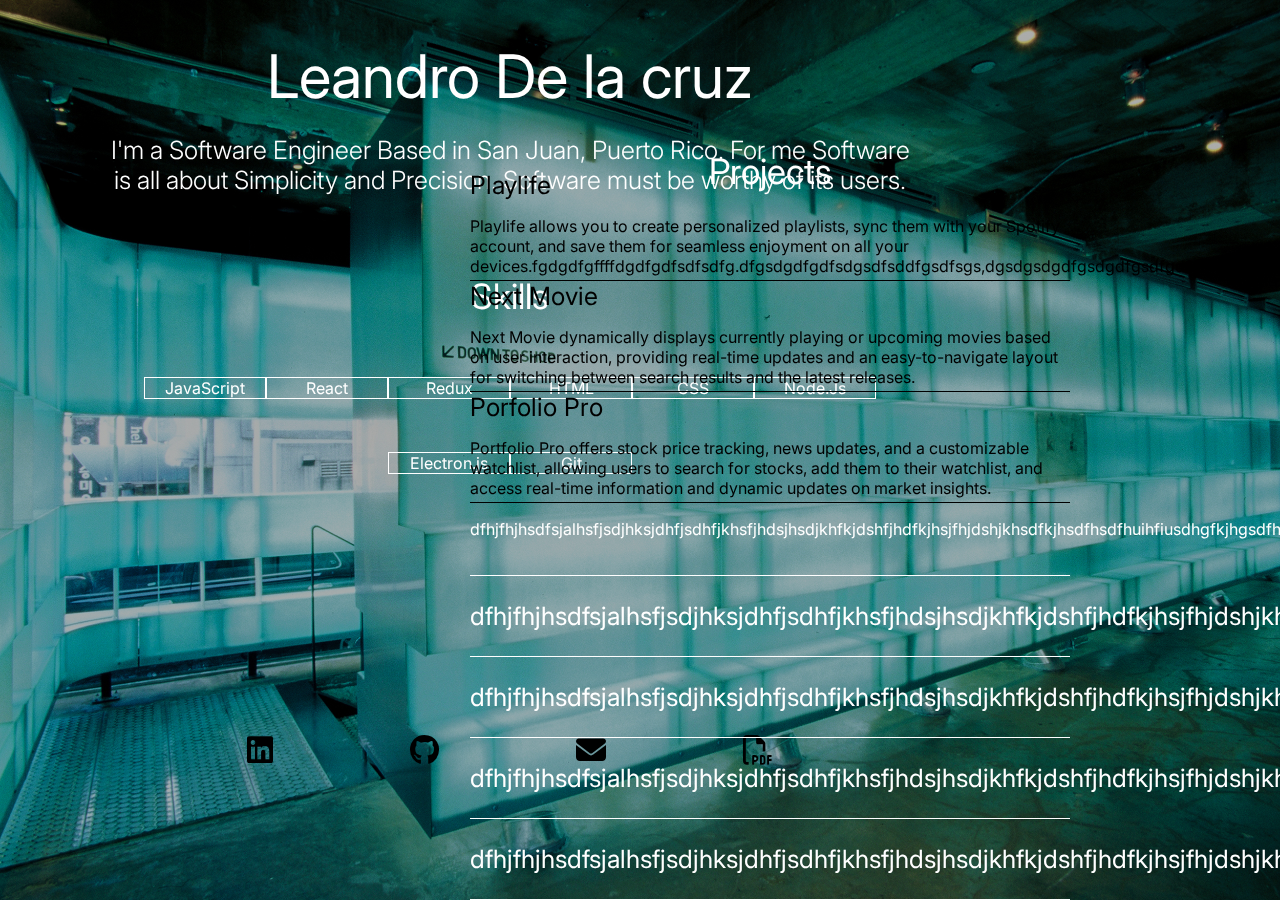
==== Index.html @ fa2f30f1 "test 27" ====
<!DOCTYPE html>
<html lang="en">
<head>
    <meta charset="UTF-8">
    <meta name="viewport" content="width=device-width, initial-scale=1.0">
    <title>Leandro De la cruz</title>
    <link rel="stylesheet" href="style.css">
    <link rel="preconnect" href="https://fonts.googleapis.com">
<link rel="preconnect" href="https://fonts.gstatic.com" crossorigin>
<link href="https://fonts.googleapis.com/css2?family=Roboto:ital,wght@0,300;0,400;0,500;0,700;0,900;1,300;1,400;1,500;1,700;1,900&display=swap" rel="stylesheet">
<link rel="stylesheet" href="./fontawesome-free-6.4.2-web/css/all.css">
<link rel="preconnect" href="https://fonts.googleapis.com">
<link rel="preconnect" href="https://fonts.gstatic.com" crossorigin>
<link href="https://fonts.googleapis.com/css2?family=Inter:wght@100..900&display=swap" rel="stylesheet">
</head>
<body> 
        
        <h1 id="name">Leandro De la cruz</h1>
            
                        <p id="intro">I'm a Software Engineer Based in San Juan, Puerto Rico. For me Software is all about Simplicity and Precision. Software must be worthy of its users.</p>

                        <p id="skills">Skills</p>
                        <div id="list">
                        <p class="skill">JavaScript</p>
                        <p class="skill">React</p>
                        <p class="skill">Redux</p>
                        <p class="skill">HTML</p>
                        <p class="skill">CSS</p>
                        <p class="skill">Node.Js</p>
                        <p class="skill">Electron.js</p>
                        <p class="skill">Git</p>
                    </div>

                        <div id="contact">
                        <a class="links" href="https://linkedin.com/in/leandro-de-la-cruz-730339281" target="_blank" title="LinkedIn"><i class="fa-brands fa-linkedin icon"></i></a>
                        <a class="links" href="https://github.com/leandrocitygear" target="_blank" title="Github"><i class="fa-brands fa-github icon"></i></a>
                        <a class="links" href="mailto:leandrocitygear@icloud.com" target="_blank" title="Email"><i class="fa-solid fa-envelope icon"></i></a>
                        
                        <a class="links" href="" target="_blank" title="Resume"><i class="fa-regular fa-file-pdf icon"></i></i></a>
                    </div>

                    <div id="projects">Projects</div>

                    

            <div id="projectList">
                <a class="links" href="https://playlife.netlify.app/" target="_blank"><div class="item">Playlife
                    <p class="summary">Playlife allows you to create personalized playlists, sync them with your Spotify account, and save them for seamless enjoyment on all your devices.fgdgdfgffffdgdfgdfsdfsdfg.dfgsdgdfgdfsdgsdfsddfgsdfsgs,dgsdgsdgdfgsdgdfgsdfgdfgsfgsdfgsfdgsfdgsfdgsdfgsfdgjdhfaofiadohldhfdshfal,sdhhdfhasdkfjhsdkhfjkadshfkjahfjkhafh.adskfjhasdkfhjsdhfjksdhafjhfkdjhakjfhsdfhsdjhf</p>
                </div></a>
                <a class="links" href="https://nextmovi.netlify.app/" target="_blank"><div class="item">Next Movie
                    <p class="summary">Next Movie dynamically displays currently playing or upcoming movies based on user interaction, providing real-time updates and an easy-to-navigate layout for switching between search results and the latest releases.</p>
                </div></a>
                <a class="links" href="https://porfoliopro.netlify.app/" target="_blank"><div class="item">Porfolio Pro
                    <p class="summary">Portfolio Pro offers stock price tracking, news updates, and a customizable watchlist, allowing users to search for stocks, add them to their watchlist, and access real-time information and dynamic updates on market insights.</p>
                </div></a>
                <div class="item"><p class="summary">[base64]</p></div>
                <div class="item"><p>[base64]</p></div>
                <div class="item"><p>[base64]</p></div>
                <div class="item"><p>[base64]</p></div>
                <div class="item"><p>[base64]</p></div>
            </div>
   

    
</body>
</html>
---- style.css ----
html {
  height: 100%;
  width: 100%;
  font-family: "Inter", sans-serif;
  margin: 0px;
  padding: 0px;
  }

@media screen and (max-width: 800px) {
 html {
  height: 100%;
  width: 100%;
  overflow-y: scroll ;
  /* overflow-x: hidden; */
  border: solid red;
 }
 }

body {
  height: 100%;
  margin: 0;
  width: 100%;
  color:white ;
  background-image: url(./resorces/original_4af9afac529ea8334109f7042b824443.jpg);
    background-repeat: no-repeat;
    background-position:center;
    background-size: cover;
    backdrop-filter: brightness(70%);
}

@media screen and (max-width: 800px) {
  body {
    height: 100%;
    width: 100%;
    overflow-y: scroll;
    /* overflow-x: hidden; */
    /* border: solid green; */

  }
}

#name {
  font-size: 60px;
  position: absolute;
  left: 100px;
  font-weight: 400;
  height: fit-content;
  width: 800px;
  text-align: center;
  padding-left: 10px;
  padding-right: 10px;
}

@media screen and (max-width: 800px) {
  #name {
    left: 0px;
    font-size: 50px;
    padding-left: 0px;
  padding-right: 0px;
  width: 100%;
  }
}

#intro {
  font-size: 25px;
  position: absolute;
  left: 100px;
  top: 100px;
  text-align: center;
  padding: 10px;
  width: 800px;
  height: 100px;
  font-weight: 300;
}

@media screen and (max-width: 800px) {
   #intro {
    left: 0;
    top:150px;
    font-size: 20px;
    width:fit-content;
    height: fit-content;
  }
}

#skills {
  position: absolute;
  top: 230px;
  left: 100px;
  font-size: 35px;
  font-weight: 400;
  height: 43px;
  width: 800px;
  padding: 10px;
  text-align: center;
}

@media screen and (max-width: 800px) {
  #skills {
   top: 270px;
   left: 0px;
   height: fit-content;
  width: 100%;
  padding: 0;
 }
}

#list {
  position: absolute;
  width: 800px;
  height: 150px;
  top: 340px;
  left: 100px;
  padding: 10px;
  text-align: center;
  display: inline-flex;
  flex-wrap:wrap;
  justify-content: center;
  align-items: center;
}

@media screen and (max-width: 800px) {
 #list {
   left: 0;
   top: 360px;
   width: fit-content;
   height: fit-content;
   padding-left: 0;
   padding: 0;
   justify-content: center;
 }
}

.skill {
  border: solid 1px;
  width: 120px;
  height: 20px;
  text-align: center;
}

#contact {
  width: 800px;
  height: 100px;
  position: absolute;
  top: 700px;
  left: 100px;
  display: inline-flex;
  align-items: center;
  justify-content: space-evenly;
  padding-left: 10px;
  padding-right: 10px;
}

@media screen and (max-width: 800px) {
  #contact {
    left: 0px;
   top: 530px;
   width: 100%;
   padding-left: 0px;
  padding-right: 0px;
 }
}

.links {
  color: black;
  text-decoration: none;
} 

.icon {
  font-size: 30px;
}

.icon:hover {
  transform: scale(1.2);
  transition-duration: 250ms;
}

#projects{
  position: absolute;
  right: 100px;
  top: 150px;
  height: fit-content;
  width: 800px;
  padding-left: 10px;
  padding-right: 10px;
  text-align: center;
  font-weight: 400;
  font-size: 35px;
}

@media screen and (max-width: 800px) {
  #projects {
   right: 0px;
   top: 650px;
   width: 100%;
   padding-left: 0px;
  padding-right: 0px;
 }
}

#projectList {
  position: absolute;
  height: 730px;
  width: 800px;
  right: 100px;
  bottom: 0;
  display:flex ;
  flex-direction: column;
  justify-content: space-evenly;
  align-items: center;
  padding-left: 10px;
  padding-right: 10px;
}

@media screen and (max-width: 800px) {
  #projectList {
   top: 700px;
   width: 100%;
   right: 0;
   padding-left: 0px;
  padding-right: 0px;
  /* border: solid blue; */
 }
}

.item {
  border-bottom: solid 1px;
  height: 110px;
  width: 600px;
  font-size: 25px;
  font-weight: 400;
}

@media screen and (max-width: 800px) {
  .item {
   width: fit-content;
   height: fit-content;
   padding: 3px;
 }
}

.item:hover {
  transform: scale(1.07);
  transition-duration: 250ms;
}

.summary {
  font-size: 16px;
}
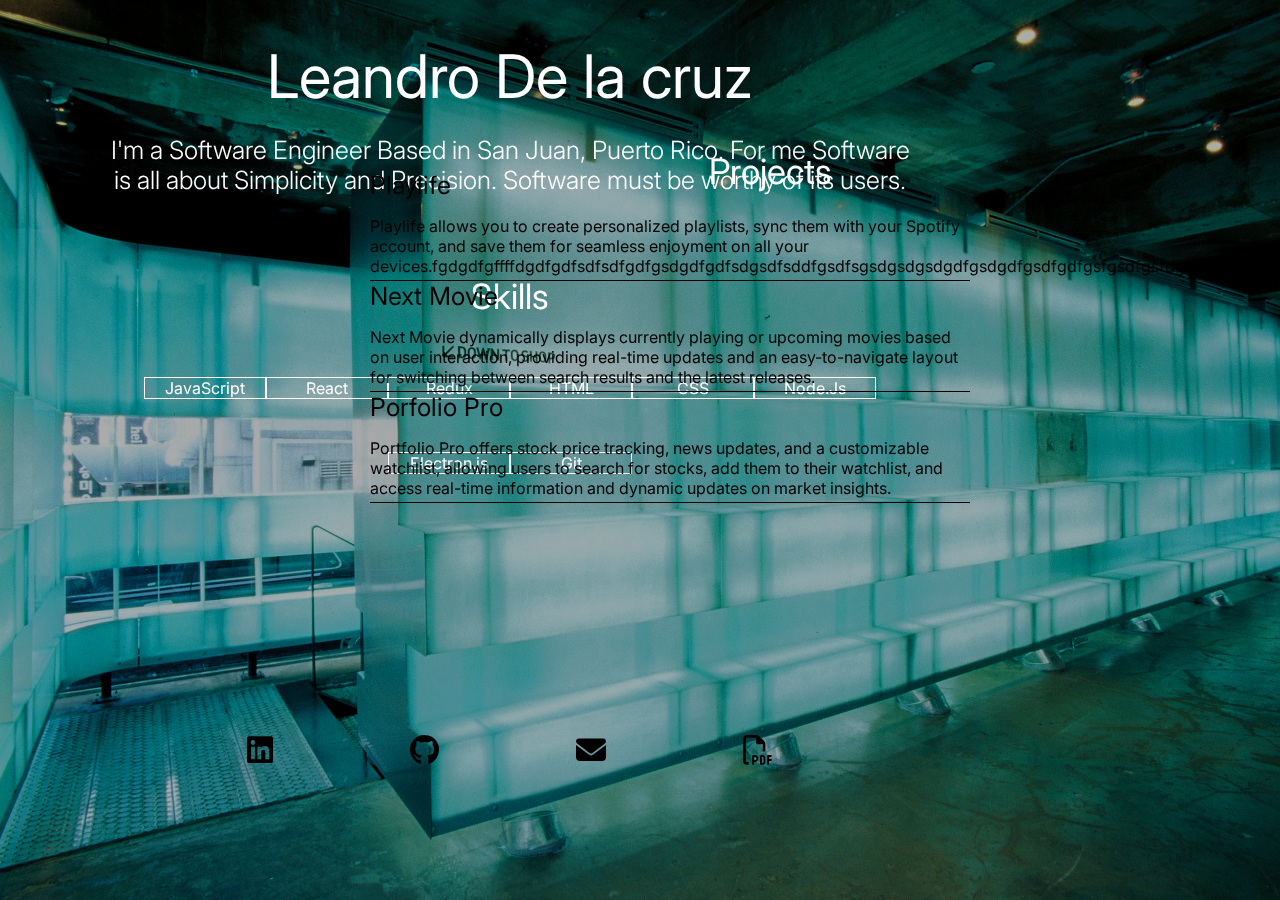
==== commit 174480c7: "test 27" ====
--- a/Index.html
+++ b/Index.html
@@ -45,7 +45,7 @@
 
             <div id="projectList">
                 <a class="links" href="https://playlife.netlify.app/" target="_blank"><div class="item">Playlife
-                    <p class="summary">Playlife allows you to create personalized playlists, sync them with your Spotify account, and save them for seamless enjoyment on all your devices.fgdgdfgffffdgdfgdfsdfsdfg.dfgsdgdfgdfsdgsdfsddfgsdfsgs,dgsdgsdgdfgsdgdfgsdfgdfgsfgsdfgsfdgsfdgsfdgsdfgsfdgjdhfaofiadohldhfdshfal,sdhhdfhasdkfjhsdkhfjkadshfkjahfjkhafh.adskfjhasdkfhjsdhfjksdhafjhfkdjhakjfhsdfhsdjhf</p>
+                    <p class="summary">Playlife allows you to create personalized playlists, sync them with your Spotify account, and save them for seamless enjoyment on all your devices.[base64]</p>
                 </div></a>
                 <a class="links" href="https://nextmovi.netlify.app/" target="_blank"><div class="item">Next Movie
                     <p class="summary">Next Movie dynamically displays currently playing or upcoming movies based on user interaction, providing real-time updates and an easy-to-navigate layout for switching between search results and the latest releases.</p>
@@ -53,11 +53,6 @@
                 <a class="links" href="https://porfoliopro.netlify.app/" target="_blank"><div class="item">Porfolio Pro
                     <p class="summary">Portfolio Pro offers stock price tracking, news updates, and a customizable watchlist, allowing users to search for stocks, add them to their watchlist, and access real-time information and dynamic updates on market insights.</p>
                 </div></a>
-                <div class="item"><p class="summary">[base64]</p></div>
-                <div class="item"><p>[base64]</p></div>
-                <div class="item"><p>[base64]</p></div>
-                <div class="item"><p>[base64]</p></div>
-                <div class="item"><p>[base64]</p></div>
             </div>
    
 
--- a/style.css
+++ b/style.css
@@ -205,12 +205,13 @@
   width: 800px;
   right: 100px;
   bottom: 0;
-  display:flex ;
+  /* display:flex ; */
   flex-direction: column;
   justify-content: space-evenly;
   align-items: center;
   padding-left: 10px;
   padding-right: 10px;
+
 }
 
 @media screen and (max-width: 800px) {
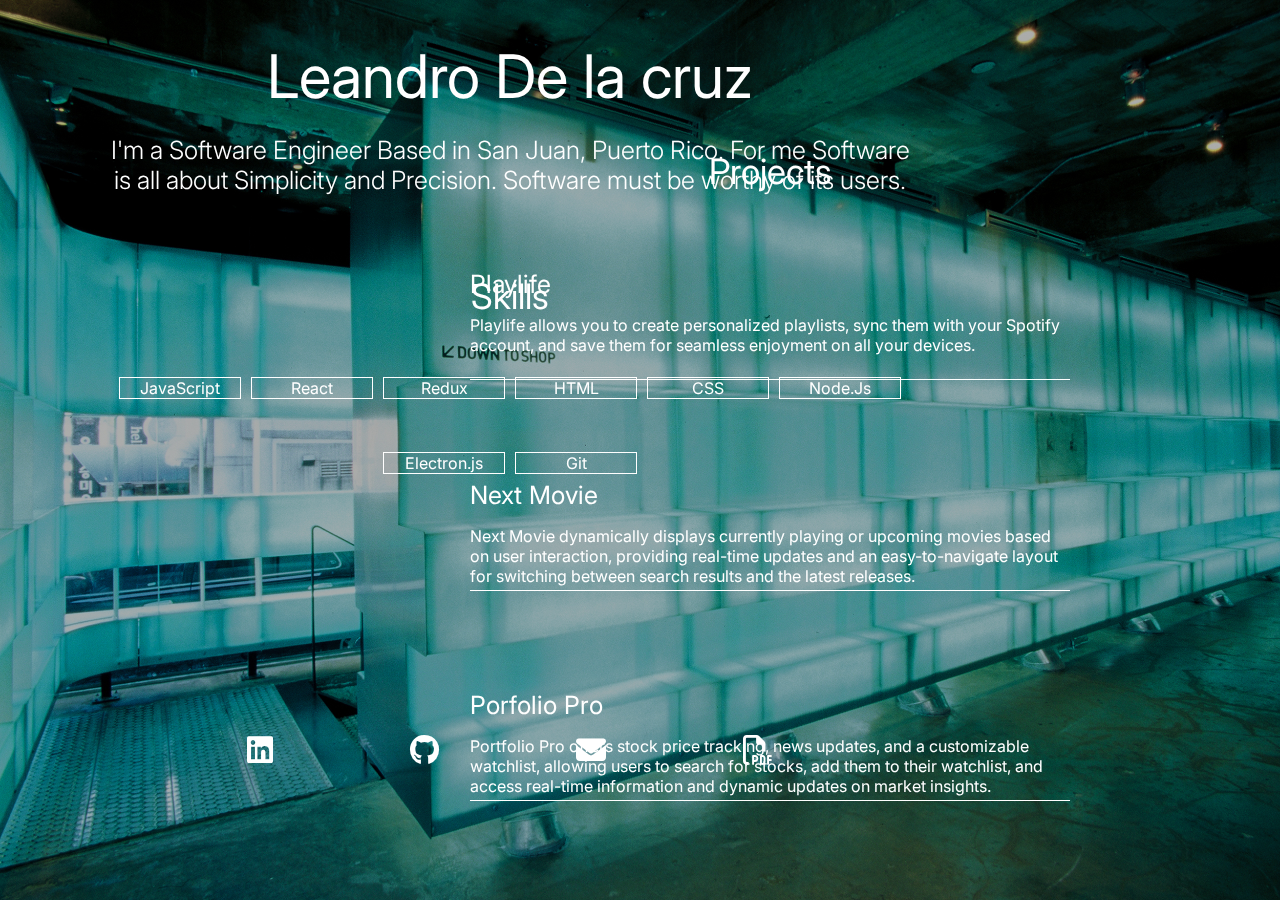
==== commit d10f1efb: "test  28" ====
--- a/Index.html
+++ b/Index.html
@@ -45,7 +45,7 @@
 
             <div id="projectList">
                 <a class="links" href="https://playlife.netlify.app/" target="_blank"><div class="item">Playlife
-                    <p class="summary">Playlife allows you to create personalized playlists, sync them with your Spotify account, and save them for seamless enjoyment on all your devices.[base64]</p>
+                    <p class="summary">Playlife allows you to create personalized playlists, sync them with your Spotify account, and save them for seamless enjoyment on all your devices.</p>
                 </div></a>
                 <a class="links" href="https://nextmovi.netlify.app/" target="_blank"><div class="item">Next Movie
                     <p class="summary">Next Movie dynamically displays currently playing or upcoming movies based on user interaction, providing real-time updates and an easy-to-navigate layout for switching between search results and the latest releases.</p>
@@ -54,8 +54,5 @@
                     <p class="summary">Portfolio Pro offers stock price tracking, news updates, and a customizable watchlist, allowing users to search for stocks, add them to their watchlist, and access real-time information and dynamic updates on market insights.</p>
                 </div></a>
             </div>
-   
-
-    
 </body>
 </html>
--- a/style.css
+++ b/style.css
@@ -3,24 +3,17 @@
   height: 100%;
   width: 100%;
   font-family: "Inter", sans-serif;
-  margin: 0px;
-  padding: 0px;
-  }
-
-@media screen and (max-width: 800px) {
- html {
-  height: 100%;
-  width: 100%;
-  overflow-y: scroll ;
-  /* overflow-x: hidden; */
-  border: solid red;
- }
- }
+  margin: 0;
+  padding: 0;
+  overflow-x: hidden;
+  }
 
 body {
   height: 100%;
   margin: 0;
+  padding: 0;
   width: 100%;
+  overflow-x: hidden;
   color:white ;
   background-image: url(./resorces/original_4af9afac529ea8334109f7042b824443.jpg);
     background-repeat: no-repeat;
@@ -31,14 +24,13 @@
 
 @media screen and (max-width: 800px) {
   body {
-    height: 100%;
-    width: 100%;
-    overflow-y: scroll;
-    /* overflow-x: hidden; */
-    /* border: solid green; */
-
-  }
-}
+    display: flex;
+  flex-direction: column;
+  align-items: center;
+  backdrop-filter: brightness(70%) blur(2px);
+  }
+}
+
 
 #name {
   font-size: 60px;
@@ -54,11 +46,12 @@
 
 @media screen and (max-width: 800px) {
   #name {
-    left: 0px;
+    position: unset;
     font-size: 50px;
-    padding-left: 0px;
-  padding-right: 0px;
-  width: 100%;
+    font-weight: 400;
+    padding: 10px;
+    max-width: 90%;
+    /* border: solid; */
   }
 }
 
@@ -76,11 +69,13 @@
 
 @media screen and (max-width: 800px) {
    #intro {
-    left: 0;
-    top:150px;
+    position: unset;
     font-size: 20px;
-    width:fit-content;
-    height: fit-content;
+  text-align: center;
+  padding: 10px;
+  max-width: 90%;
+  /* border: solid; */
+
   }
 }
 
@@ -98,11 +93,11 @@
 
 @media screen and (max-width: 800px) {
   #skills {
-   top: 270px;
-   left: 0px;
-   height: fit-content;
-  width: 100%;
-  padding: 0;
+    position: unset;
+    font-size: 25px;
+  text-align: center;
+  padding: 10px;
+  max-width: 90%;
  }
 }
 
@@ -122,13 +117,13 @@
 
 @media screen and (max-width: 800px) {
  #list {
-   left: 0;
-   top: 360px;
-   width: fit-content;
-   height: fit-content;
-   padding-left: 0;
-   padding: 0;
-   justify-content: center;
+  position: unset;
+  display: flex;
+  flex-wrap: wrap;
+  justify-content: center;
+  align-items: center;
+  max-width: 90%;
+  padding: 10px;
  }
 }
 
@@ -137,6 +132,7 @@
   width: 120px;
   height: 20px;
   text-align: center;
+  margin: 5px;
 }
 
 #contact {
@@ -154,16 +150,14 @@
 
 @media screen and (max-width: 800px) {
   #contact {
-    left: 0px;
-   top: 530px;
+    position: unset;
    width: 100%;
-   padding-left: 0px;
-  padding-right: 0px;
+   padding: 10px;
  }
 }
 
 .links {
-  color: black;
+  color: white;
   text-decoration: none;
 } 
 
@@ -191,11 +185,12 @@
 
 @media screen and (max-width: 800px) {
   #projects {
-   right: 0px;
-   top: 650px;
-   width: 100%;
-   padding-left: 0px;
-  padding-right: 0px;
+   position: unset;
+   font-weight: 400;
+  font-size: 35px;
+  text-align: center;
+  padding: 10px;
+  max-width: 90%;
  }
 }
 
@@ -205,7 +200,7 @@
   width: 800px;
   right: 100px;
   bottom: 0;
-  /* display:flex ; */
+  display:flex ;
   flex-direction: column;
   justify-content: space-evenly;
   align-items: center;
@@ -216,12 +211,13 @@
 
 @media screen and (max-width: 800px) {
   #projectList {
-   top: 700px;
-   width: 100%;
-   right: 0;
-   padding-left: 0px;
-  padding-right: 0px;
-  /* border: solid blue; */
+    display: flex;
+  flex-direction: column;
+  justify-content: space-evenly;
+  align-items: center;
+  padding: 10px;
+  max-width: 90%;
+  position: unset;
  }
 }
 
@@ -238,6 +234,7 @@
    width: fit-content;
    height: fit-content;
    padding: 3px;
+   margin-bottom: 5px;
  }
 }
 
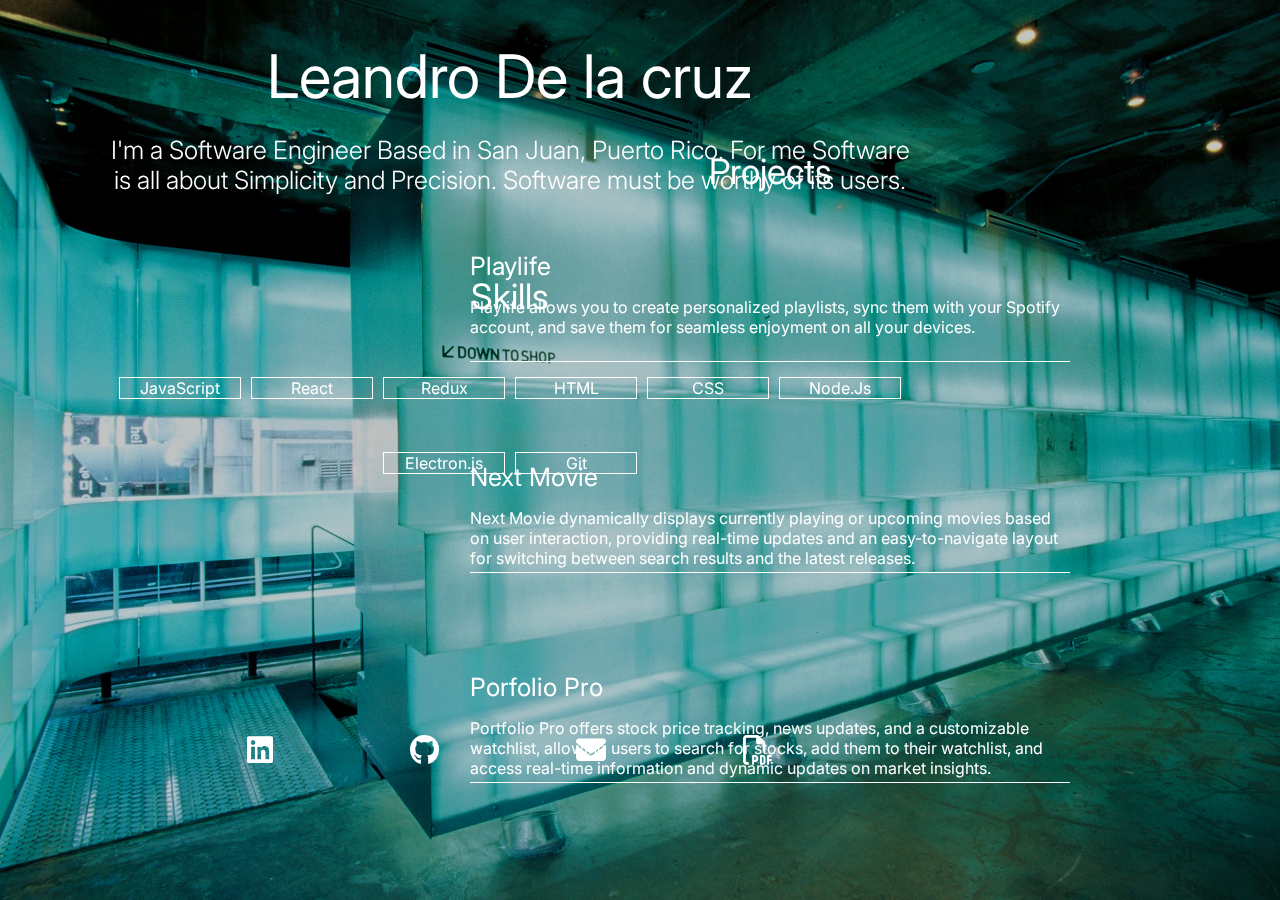
==== commit dff2af12: "final 2" ====
--- a/Index.html
+++ b/Index.html
@@ -36,7 +36,7 @@
                         <a class="links" href="https://github.com/leandrocitygear" target="_blank" title="Github"><i class="fa-brands fa-github icon"></i></a>
                         <a class="links" href="mailto:leandrocitygear@icloud.com" target="_blank" title="Email"><i class="fa-solid fa-envelope icon"></i></a>
                         
-                        <a class="links" href="" target="_blank" title="Resume"><i class="fa-regular fa-file-pdf icon"></i></i></a>
+                        <a class="links" href="resorces/Leandro De la cruz-Resume.pdf" target="_blank" title="Resume"><i class="fa-regular fa-file-pdf icon"></i></i></a>
                     </div>
 
                     <div id="projects">Projects</div>
--- a/style.css
+++ b/style.css
@@ -19,7 +19,7 @@
     background-repeat: no-repeat;
     background-position:center;
     background-size: cover;
-    backdrop-filter: brightness(70%);
+    backdrop-filter: brightness(80%);
 }
 
 @media screen and (max-width: 800px) {
@@ -27,7 +27,7 @@
     display: flex;
   flex-direction: column;
   align-items: center;
-  backdrop-filter: brightness(70%) blur(2px);
+  /* backdrop-filter: brightness(60%) blur(3px); */
   }
 }
 
@@ -52,6 +52,9 @@
     padding: 10px;
     max-width: 90%;
     /* border: solid; */
+  margin: 0;
+  background-color: rgba(39, 39, 39, 0.404);
+
   }
 }
 
@@ -75,6 +78,8 @@
   padding: 10px;
   max-width: 90%;
   /* border: solid; */
+  margin: 0;
+  background-color: rgba(39, 39, 39, 0.404);
 
   }
 }
@@ -98,6 +103,9 @@
   text-align: center;
   padding: 10px;
   max-width: 90%;
+  margin: 0;
+  background-color: rgba(39, 39, 39, 0.404);
+
  }
 }
 
@@ -124,6 +132,9 @@
   align-items: center;
   max-width: 90%;
   padding: 10px;
+  margin: 0;
+  background-color: rgba(39, 39, 39, 0.404);
+
  }
 }
 
@@ -151,8 +162,12 @@
 @media screen and (max-width: 800px) {
   #contact {
     position: unset;
-   width: 100%;
+   max-width: 90%;
    padding: 10px;
+  margin: 20px;
+  /* border: solid; */
+  background-color: rgba(39, 39, 39, 0.404);
+
  }
 }
 
@@ -181,6 +196,8 @@
   text-align: center;
   font-weight: 400;
   font-size: 35px;
+  /* border: solid; */
+
 }
 
 @media screen and (max-width: 800px) {
@@ -191,6 +208,9 @@
   text-align: center;
   padding: 10px;
   max-width: 90%;
+  margin-bottom: 30px;
+  background-color: rgba(39, 39, 39, 0.404);
+
  }
 }
 
@@ -199,13 +219,14 @@
   height: 730px;
   width: 800px;
   right: 100px;
-  bottom: 0;
+  bottom: 18px;
   display:flex ;
   flex-direction: column;
   justify-content: space-evenly;
   align-items: center;
   padding-left: 10px;
   padding-right: 10px;
+  /* border: solid; */
 
 }
 
@@ -218,6 +239,8 @@
   padding: 10px;
   max-width: 90%;
   position: unset;
+  background-color: rgba(39, 39, 39, 0.404);
+
  }
 }
 
@@ -231,17 +254,19 @@
 
 @media screen and (max-width: 800px) {
   .item {
-   width: fit-content;
-   height: fit-content;
-   padding: 3px;
-   margin-bottom: 5px;
- }
+    width: fit-content;
+    height: fit-content;
+    padding: 3px;
+    margin-bottom: 5px;
+  background-color: rgba(39, 39, 39, 0.404);
+  }
 }
 
 .item:hover {
   transform: scale(1.07);
-  transition-duration: 250ms;
-}
+  transition: transform 250ms
+}
+
 
 .summary {
   font-size: 16px;
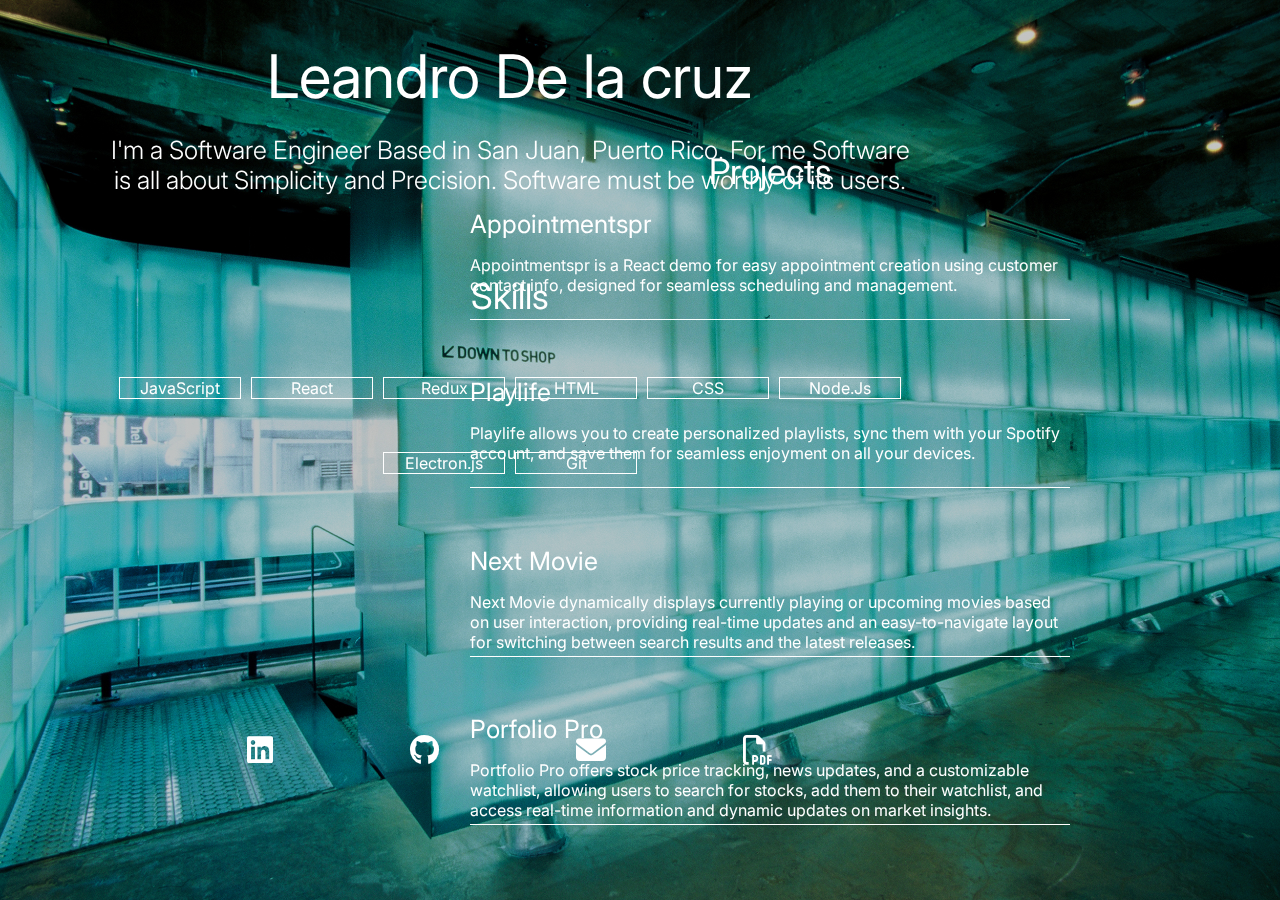
==== commit b4196963: "added a new project to the list" ====
--- a/Index.html
+++ b/Index.html
@@ -44,6 +44,9 @@
                     
 
             <div id="projectList">
+                <a class="links" href="https://appointmentspr.netlify.app/" target="_blank"><div class="item">Appointmentspr
+                    <p class="summary">Appointmentspr is a React demo for easy appointment creation using customer contact info, designed for seamless scheduling and management.</p>
+                </div></a>
                 <a class="links" href="https://playlife.netlify.app/" target="_blank"><div class="item">Playlife
                     <p class="summary">Playlife allows you to create personalized playlists, sync them with your Spotify account, and save them for seamless enjoyment on all your devices.</p>
                 </div></a>
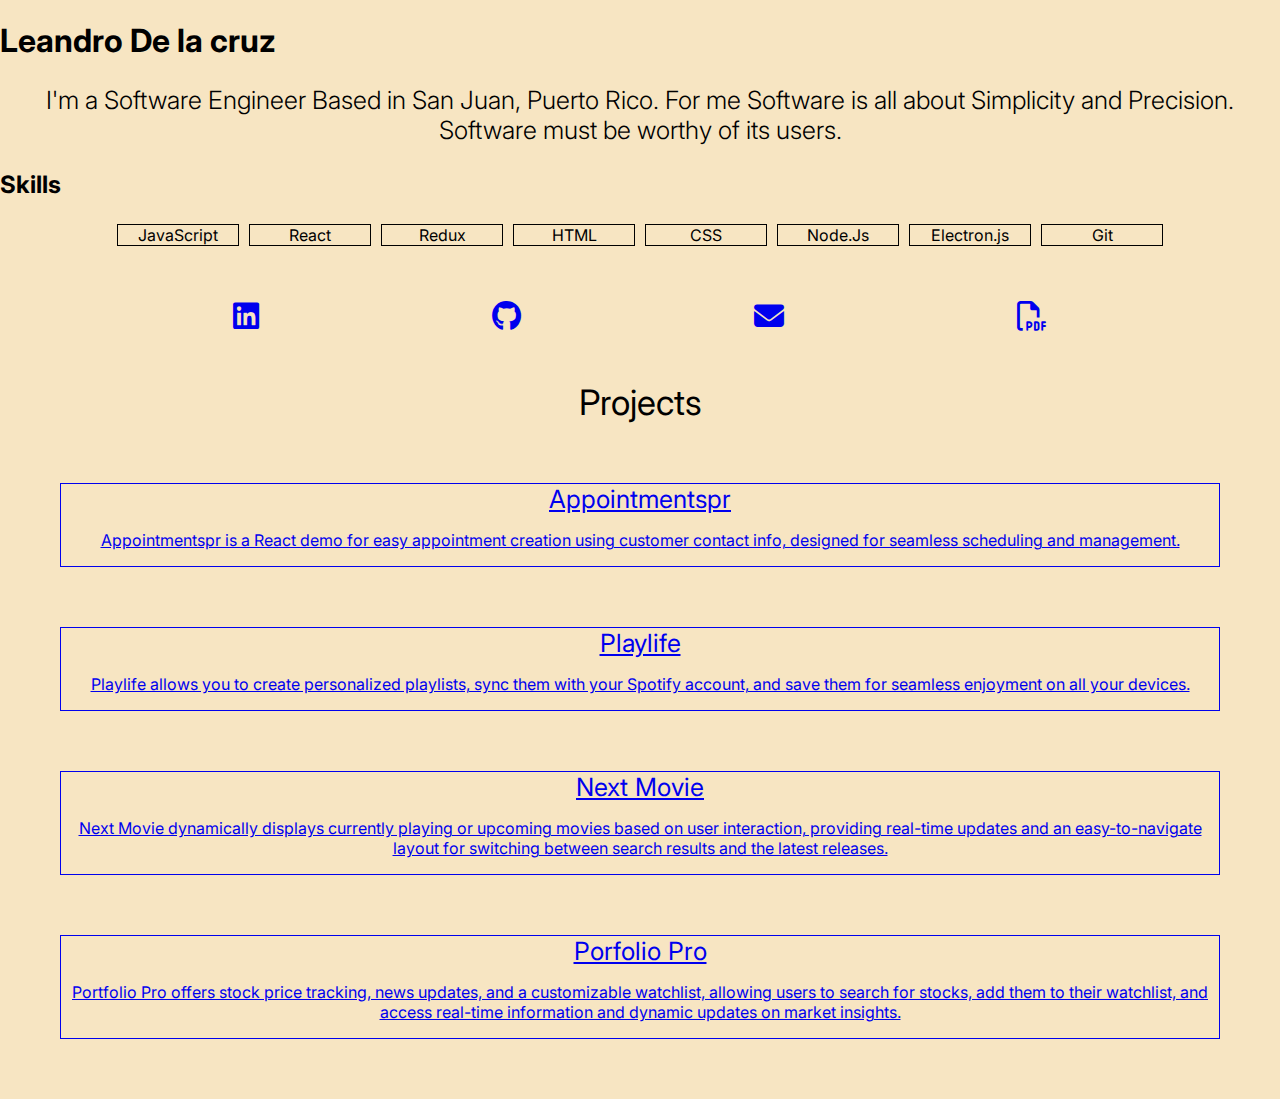
==== commit 668dd79c: "new version" ====
--- a/Index.html
+++ b/Index.html
@@ -19,17 +19,17 @@
             
                         <p id="intro">I'm a Software Engineer Based in San Juan, Puerto Rico. For me Software is all about Simplicity and Precision. Software must be worthy of its users.</p>
 
-                        <p id="skills">Skills</p>
+                        <h2 id="skills">Skills</h2>
                         <div id="list">
-                        <p class="skill">JavaScript</p>
-                        <p class="skill">React</p>
-                        <p class="skill">Redux</p>
-                        <p class="skill">HTML</p>
-                        <p class="skill">CSS</p>
-                        <p class="skill">Node.Js</p>
-                        <p class="skill">Electron.js</p>
-                        <p class="skill">Git</p>
-                    </div>
+                            <p class="skill">JavaScript</p>
+                            <p class="skill">React</p>
+                            <p class="skill">Redux</p>
+                            <p class="skill">HTML</p>
+                            <p class="skill">CSS</p>
+                            <p class="skill">Node.Js</p>
+                            <p class="skill">Electron.js</p>
+                            <p class="skill">Git</p>
+                        </div>
 
                         <div id="contact">
                         <a class="links" href="https://linkedin.com/in/leandro-de-la-cruz-730339281" target="_blank" title="LinkedIn"><i class="fa-brands fa-linkedin icon"></i></a>
@@ -39,7 +39,7 @@
                         <a class="links" href="resorces/Leandro De la cruz-Resume.pdf" target="_blank" title="Resume"><i class="fa-regular fa-file-pdf icon"></i></i></a>
                     </div>
 
-                    <div id="projects">Projects</div>
+                    <h2 id="projects">Projects</h2>
 
                     
 
--- a/style.css
+++ b/style.css
@@ -1,11 +1,6 @@
 
 html {
-  height: 100%;
-  width: 100%;
   font-family: "Inter", sans-serif;
-  margin: 0;
-  padding: 0;
-  overflow-x: hidden;
   }
 
 body {
@@ -13,64 +8,50 @@
   margin: 0;
   padding: 0;
   width: 100%;
-  overflow-x: hidden;
-  color:white ;
-  background-image: url(./resorces/original_4af9afac529ea8334109f7042b824443.jpg);
-    background-repeat: no-repeat;
-    background-position:center;
-    background-size: cover;
-    backdrop-filter: brightness(80%);
-}
-
-@media screen and (max-width: 800px) {
+  background-color: rgb(245, 222, 179, 0.8);
+  /* overflow-y: scroll; */
+}
+
+/* @media screen and (max-width: 500px) {
   body {
     display: flex;
   flex-direction: column;
   align-items: center;
   /* backdrop-filter: brightness(60%) blur(3px); */
   }
-}
+} */
 
 
 #name {
   font-size: 60px;
-  position: absolute;
-  left: 100px;
-  font-weight: 400;
-  height: fit-content;
-  width: 800px;
-  text-align: center;
-  padding-left: 10px;
-  padding-right: 10px;
-}
-
-@media screen and (max-width: 800px) {
+  font-weight: 400;
+  text-align: center;
+  margin-top: 10px;
+  /* border: solid; */
+}
+
+/* @media screen and (max-width: 500px) {
   #name {
     position: unset;
     font-size: 50px;
     font-weight: 400;
     padding: 10px;
     max-width: 90%;
-    /* border: solid; */
-  margin: 0;
-  background-color: rgba(39, 39, 39, 0.404);
-
-  }
-}
+    border: solid;
+  margin: 0;
+  background-color: rgba(39, 39, 39, 0.404);
+
+  }
+} */
 
 #intro {
   font-size: 25px;
-  position: absolute;
-  left: 100px;
-  top: 100px;
-  text-align: center;
-  padding: 10px;
-  width: 800px;
-  height: 100px;
+  text-align: center;
+  /* border: solid; */
   font-weight: 300;
 }
 
-@media screen and (max-width: 800px) {
+/* @media screen and (max-width: 500px) {
    #intro {
     position: unset;
     font-size: 20px;
@@ -82,21 +63,16 @@
   background-color: rgba(39, 39, 39, 0.404);
 
   }
-}
+} */
 
 #skills {
-  position: absolute;
-  top: 230px;
-  left: 100px;
   font-size: 35px;
   font-weight: 400;
-  height: 43px;
-  width: 800px;
-  padding: 10px;
-  text-align: center;
-}
-
-@media screen and (max-width: 800px) {
+  text-align: center;
+  /* border: solid; */
+}
+
+/* @media screen and (max-width: 500px) {
   #skills {
     position: unset;
     font-size: 25px;
@@ -107,23 +83,22 @@
   background-color: rgba(39, 39, 39, 0.404);
 
  }
-}
+} */
 
 #list {
-  position: absolute;
-  width: 800px;
-  height: 150px;
-  top: 340px;
-  left: 100px;
-  padding: 10px;
+
   text-align: center;
   display: inline-flex;
   flex-wrap:wrap;
   justify-content: center;
   align-items: center;
-}
-
-@media screen and (max-width: 800px) {
+  /* border: solid; */
+  width: 100% ;
+  margin-bottom: 50px;
+
+}
+
+/* @media screen and (max-width: 500px) {
  #list {
   position: unset;
   display: flex;
@@ -136,7 +111,7 @@
   background-color: rgba(39, 39, 39, 0.404);
 
  }
-}
+} */
 
 .skill {
   border: solid 1px;
@@ -147,19 +122,16 @@
 }
 
 #contact {
-  width: 800px;
-  height: 100px;
-  position: absolute;
-  top: 700px;
-  left: 100px;
-  display: inline-flex;
+  width: 100% ;
+/* border: solid; */
+  /* height: 100px; */
+  display: flex;
   align-items: center;
   justify-content: space-evenly;
-  padding-left: 10px;
-  padding-right: 10px;
-}
-
-@media screen and (max-width: 800px) {
+  margin-bottom: 50px;
+}
+
+/* @media screen and (max-width: 500px) {
   #contact {
     position: unset;
    max-width: 90%;
@@ -169,10 +141,10 @@
   background-color: rgba(39, 39, 39, 0.404);
 
  }
-}
+} */
 
 .links {
-  color: white;
+  color: black;
   text-decoration: none;
 } 
 
@@ -186,21 +158,14 @@
 }
 
 #projects{
-  position: absolute;
-  right: 100px;
-  top: 150px;
-  height: fit-content;
-  width: 800px;
-  padding-left: 10px;
-  padding-right: 10px;
   text-align: center;
   font-weight: 400;
   font-size: 35px;
   /* border: solid; */
-
-}
-
-@media screen and (max-width: 800px) {
+  margin-bottom: 40px;
+}
+
+/* @media screen and (max-width: 500px) {
   #projects {
    position: unset;
    font-weight: 400;
@@ -212,25 +177,14 @@
   background-color: rgba(39, 39, 39, 0.404);
 
  }
-}
+} */
 
 #projectList {
-  position: absolute;
-  height: 730px;
-  width: 800px;
-  right: 100px;
-  bottom: 18px;
-  display:flex ;
-  flex-direction: column;
-  justify-content: space-evenly;
-  align-items: center;
-  padding-left: 10px;
-  padding-right: 10px;
-  /* border: solid; */
-
-}
-
-@media screen and (max-width: 800px) {
+  /* border: solid; */
+  text-align: center;
+}
+
+/* @media screen and (max-width: 500px) {
   #projectList {
     display: flex;
   flex-direction: column;
@@ -242,17 +196,16 @@
   background-color: rgba(39, 39, 39, 0.404);
 
  }
-}
+} */
 
 .item {
-  border-bottom: solid 1px;
-  height: 110px;
-  width: 600px;
+  border: solid 1px;
+  margin: 60px;
   font-size: 25px;
   font-weight: 400;
 }
 
-@media screen and (max-width: 800px) {
+/* @media screen and (max-width: 500px) {
   .item {
     width: fit-content;
     height: fit-content;
@@ -260,11 +213,10 @@
     margin-bottom: 5px;
   background-color: rgba(39, 39, 39, 0.404);
   }
-}
+} */
 
 .item:hover {
-  transform: scale(1.07);
-  transition: transform 250ms
+  background: rgb(131, 129, 129, 0.4);
 }
 
 
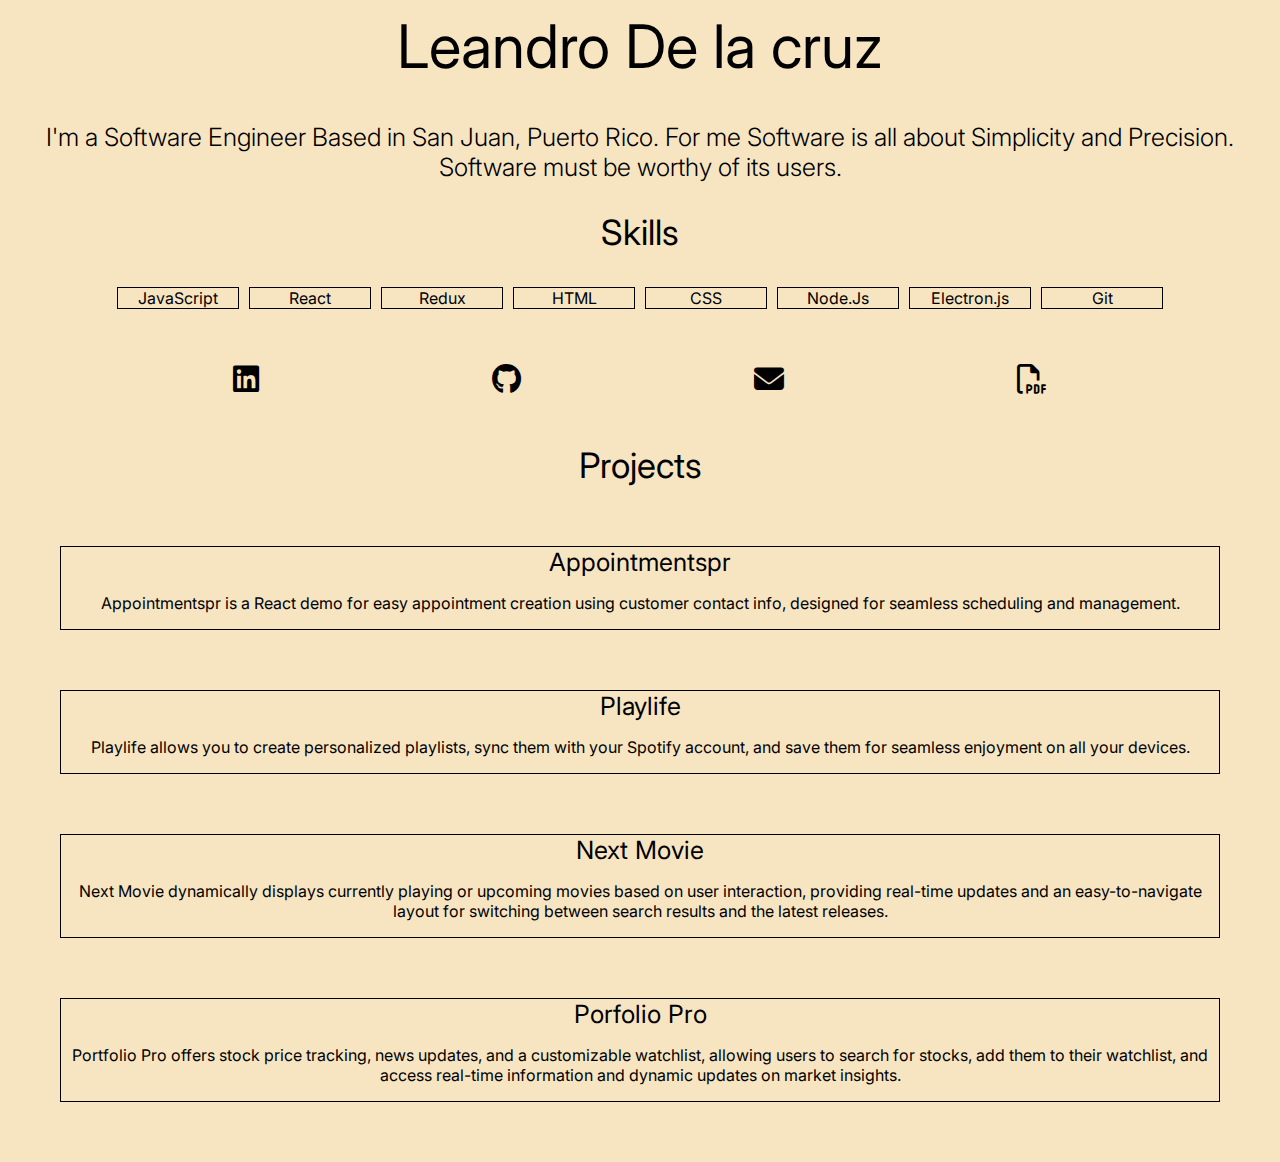
==== commit 5296747c: "code cleaning" ====
--- a/Index.html
+++ b/Index.html
@@ -15,23 +15,23 @@
 </head>
 <body> 
         
-        <h1 id="name">Leandro De la cruz</h1>
+    <h1 id="name">Leandro De la cruz</h1>
             
-                        <p id="intro">I'm a Software Engineer Based in San Juan, Puerto Rico. For me Software is all about Simplicity and Precision. Software must be worthy of its users.</p>
+        <p id="intro">I'm a Software Engineer Based in San Juan, Puerto Rico. For me Software is all about Simplicity and Precision. Software must be worthy of its users.</p>
 
-                        <h2 id="skills">Skills</h2>
-                        <div id="list">
-                            <p class="skill">JavaScript</p>
-                            <p class="skill">React</p>
-                            <p class="skill">Redux</p>
-                            <p class="skill">HTML</p>
-                            <p class="skill">CSS</p>
-                            <p class="skill">Node.Js</p>
-                            <p class="skill">Electron.js</p>
-                            <p class="skill">Git</p>
-                        </div>
+            <h2 id="skills">Skills</h2>
+                <div id="list">
+                    <p class="skill">JavaScript</p>
+                    <p class="skill">React</p>
+                    <p class="skill">Redux</p>
+                    <p class="skill">HTML</p>
+                    <p class="skill">CSS</p>
+                    <p class="skill">Node.Js</p>
+                    <p class="skill">Electron.js</p>
+                    <p class="skill">Git</p>
+                </div>
 
-                        <div id="contact">
+                    <div id="contact">
                         <a class="links" href="https://linkedin.com/in/leandro-de-la-cruz-730339281" target="_blank" title="LinkedIn"><i class="fa-brands fa-linkedin icon"></i></a>
                         <a class="links" href="https://github.com/leandrocitygear" target="_blank" title="Github"><i class="fa-brands fa-github icon"></i></a>
                         <a class="links" href="mailto:leandrocitygear@icloud.com" target="_blank" title="Email"><i class="fa-solid fa-envelope icon"></i></a>
@@ -39,23 +39,21 @@
                         <a class="links" href="resorces/Leandro De la cruz-Resume.pdf" target="_blank" title="Resume"><i class="fa-regular fa-file-pdf icon"></i></i></a>
                     </div>
 
-                    <h2 id="projects">Projects</h2>
+                        <h2 id="projects">Projects</h2>
 
-                    
-
-            <div id="projectList">
-                <a class="links" href="https://appointmentspr.netlify.app/" target="_blank"><div class="item">Appointmentspr
-                    <p class="summary">Appointmentspr is a React demo for easy appointment creation using customer contact info, designed for seamless scheduling and management.</p>
-                </div></a>
-                <a class="links" href="https://playlife.netlify.app/" target="_blank"><div class="item">Playlife
-                    <p class="summary">Playlife allows you to create personalized playlists, sync them with your Spotify account, and save them for seamless enjoyment on all your devices.</p>
-                </div></a>
-                <a class="links" href="https://nextmovi.netlify.app/" target="_blank"><div class="item">Next Movie
-                    <p class="summary">Next Movie dynamically displays currently playing or upcoming movies based on user interaction, providing real-time updates and an easy-to-navigate layout for switching between search results and the latest releases.</p>
-                </div></a>
-                <a class="links" href="https://porfoliopro.netlify.app/" target="_blank"><div class="item">Porfolio Pro
-                    <p class="summary">Portfolio Pro offers stock price tracking, news updates, and a customizable watchlist, allowing users to search for stocks, add them to their watchlist, and access real-time information and dynamic updates on market insights.</p>
-                </div></a>
-            </div>
+                            <div id="projectList">
+                                <a class="links" href="https://appointmentspr.netlify.app/" target="_blank"><div class="item">Appointmentspr
+                                    <p class="summary">Appointmentspr is a React demo for easy appointment creation using customer contact info, designed for seamless scheduling and management.</p>
+                                </div></a>
+                                <a class="links" href="https://playlife.netlify.app/" target="_blank"><div class="item">Playlife
+                                    <p class="summary">Playlife allows you to create personalized playlists, sync them with your Spotify account, and save them for seamless enjoyment on all your devices.</p>
+                                </div></a>
+                                <a class="links" href="https://nextmovi.netlify.app/" target="_blank"><div class="item">Next Movie
+                                    <p class="summary">Next Movie dynamically displays currently playing or upcoming movies based on user interaction, providing real-time updates and an easy-to-navigate layout for switching between search results and the latest releases.</p>
+                                </div></a>
+                                <a class="links" href="https://porfoliopro.netlify.app/" target="_blank"><div class="item">Porfolio Pro
+                                    <p class="summary">Portfolio Pro offers stock price tracking, news updates, and a customizable watchlist, allowing users to search for stocks, add them to their watchlist, and access real-time information and dynamic updates on market insights.</p>
+                                </div></a>
+                            </div>
 </body>
 </html>
--- a/style.css
+++ b/style.css
@@ -1,7 +1,7 @@
 
 html {
   font-family: "Inter", sans-serif;
-  }
+}
 
 body {
   height: 100%;
@@ -9,109 +9,36 @@
   padding: 0;
   width: 100%;
   background-color: rgb(245, 222, 179, 0.8);
-  /* overflow-y: scroll; */
 }
-
-/* @media screen and (max-width: 500px) {
-  body {
-    display: flex;
-  flex-direction: column;
-  align-items: center;
-  /* backdrop-filter: brightness(60%) blur(3px); */
-  }
-} */
-
 
 #name {
   font-size: 60px;
   font-weight: 400;
   text-align: center;
   margin-top: 10px;
-  /* border: solid; */
 }
-
-/* @media screen and (max-width: 500px) {
-  #name {
-    position: unset;
-    font-size: 50px;
-    font-weight: 400;
-    padding: 10px;
-    max-width: 90%;
-    border: solid;
-  margin: 0;
-  background-color: rgba(39, 39, 39, 0.404);
-
-  }
-} */
 
 #intro {
   font-size: 25px;
   text-align: center;
-  /* border: solid; */
   font-weight: 300;
 }
-
-/* @media screen and (max-width: 500px) {
-   #intro {
-    position: unset;
-    font-size: 20px;
-  text-align: center;
-  padding: 10px;
-  max-width: 90%;
-  /* border: solid; */
-  margin: 0;
-  background-color: rgba(39, 39, 39, 0.404);
-
-  }
-} */
 
 #skills {
   font-size: 35px;
   font-weight: 400;
   text-align: center;
-  /* border: solid; */
 }
 
-/* @media screen and (max-width: 500px) {
-  #skills {
-    position: unset;
-    font-size: 25px;
-  text-align: center;
-  padding: 10px;
-  max-width: 90%;
-  margin: 0;
-  background-color: rgba(39, 39, 39, 0.404);
-
- }
-} */
-
 #list {
-
   text-align: center;
   display: inline-flex;
   flex-wrap:wrap;
   justify-content: center;
   align-items: center;
-  /* border: solid; */
   width: 100% ;
   margin-bottom: 50px;
-
 }
-
-/* @media screen and (max-width: 500px) {
- #list {
-  position: unset;
-  display: flex;
-  flex-wrap: wrap;
-  justify-content: center;
-  align-items: center;
-  max-width: 90%;
-  padding: 10px;
-  margin: 0;
-  background-color: rgba(39, 39, 39, 0.404);
-
- }
-} */
 
 .skill {
   border: solid 1px;
@@ -123,25 +50,11 @@
 
 #contact {
   width: 100% ;
-/* border: solid; */
-  /* height: 100px; */
   display: flex;
   align-items: center;
   justify-content: space-evenly;
   margin-bottom: 50px;
 }
-
-/* @media screen and (max-width: 500px) {
-  #contact {
-    position: unset;
-   max-width: 90%;
-   padding: 10px;
-  margin: 20px;
-  /* border: solid; */
-  background-color: rgba(39, 39, 39, 0.404);
-
- }
-} */
 
 .links {
   color: black;
@@ -161,42 +74,12 @@
   text-align: center;
   font-weight: 400;
   font-size: 35px;
-  /* border: solid; */
   margin-bottom: 40px;
 }
 
-/* @media screen and (max-width: 500px) {
-  #projects {
-   position: unset;
-   font-weight: 400;
-  font-size: 35px;
-  text-align: center;
-  padding: 10px;
-  max-width: 90%;
-  margin-bottom: 30px;
-  background-color: rgba(39, 39, 39, 0.404);
-
- }
-} */
-
 #projectList {
-  /* border: solid; */
   text-align: center;
 }
-
-/* @media screen and (max-width: 500px) {
-  #projectList {
-    display: flex;
-  flex-direction: column;
-  justify-content: space-evenly;
-  align-items: center;
-  padding: 10px;
-  max-width: 90%;
-  position: unset;
-  background-color: rgba(39, 39, 39, 0.404);
-
- }
-} */
 
 .item {
   border: solid 1px;
@@ -205,21 +88,10 @@
   font-weight: 400;
 }
 
-/* @media screen and (max-width: 500px) {
-  .item {
-    width: fit-content;
-    height: fit-content;
-    padding: 3px;
-    margin-bottom: 5px;
-  background-color: rgba(39, 39, 39, 0.404);
-  }
-} */
-
 .item:hover {
   background: rgb(131, 129, 129, 0.4);
 }
 
-
 .summary {
   font-size: 16px;
 }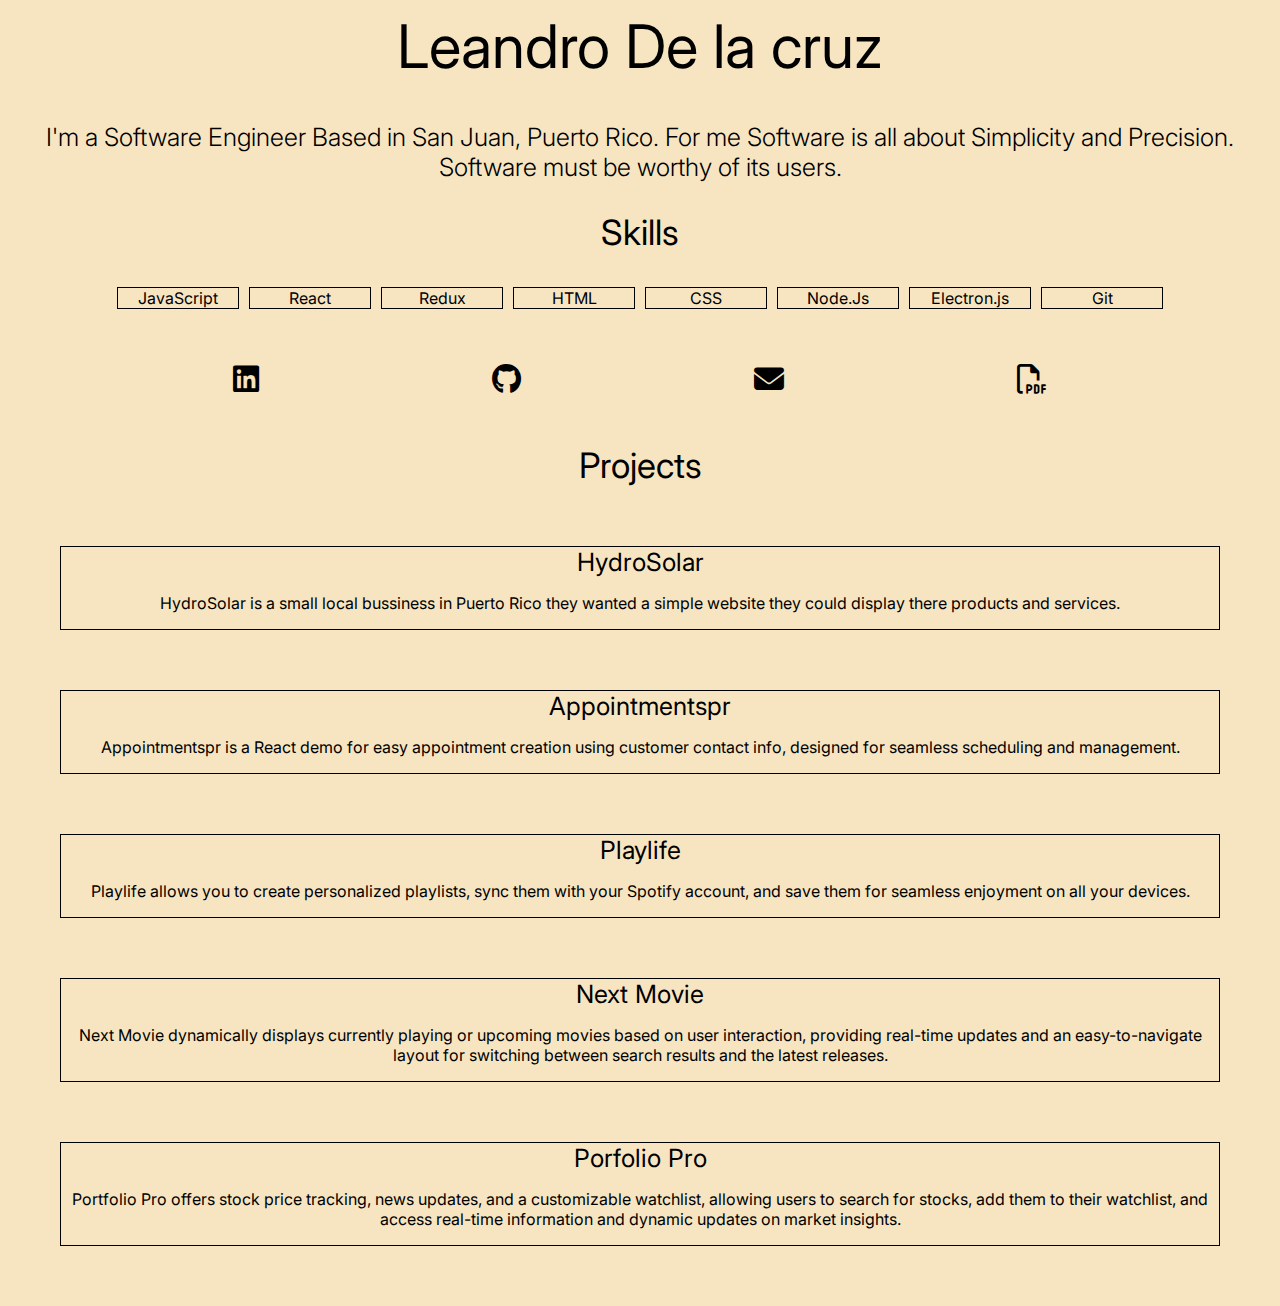
==== commit b8c06041: "added new project" ====
--- a/Index.html
+++ b/Index.html
@@ -42,6 +42,9 @@
                         <h2 id="projects">Projects</h2>
 
                             <div id="projectList">
+                                <a class="links" href="https://hydrosolarpr.net" target="_blank"><div class="item">HydroSolar
+                                    <p class="summary">HydroSolar is a small local bussiness in Puerto Rico they wanted a simple website they could display there products and services.</p>
+                                </div></a>
                                 <a class="links" href="https://appointmentspr.netlify.app/" target="_blank"><div class="item">Appointmentspr
                                     <p class="summary">Appointmentspr is a React demo for easy appointment creation using customer contact info, designed for seamless scheduling and management.</p>
                                 </div></a>
